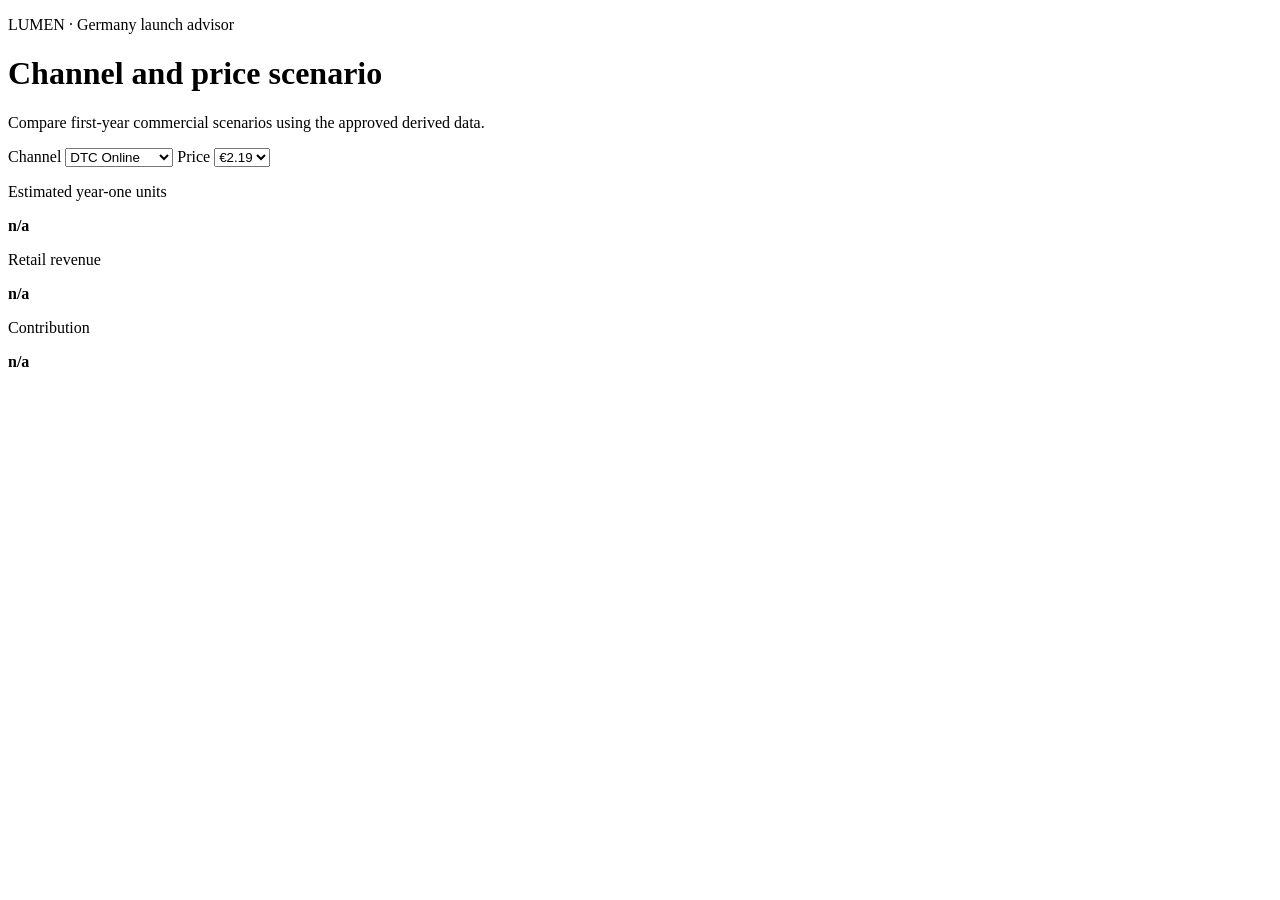
==== public/index.html @ d9d5b42e "Add initial HTML structure for LUMEN Launch Advisor" ====
<!doctype html>
<html lang="en">
  <head>
    <meta charset="UTF-8" />
    <meta name="viewport" content="width=device-width, initial-scale=1.0" />
    <title>LUMEN Launch Advisor</title>
    <link rel="stylesheet" href="./styles.css" />
  </head>
  <body>
    <main class="advisor" aria-labelledby="page-title">
      <header>
        <p class="eyebrow">LUMEN · Germany launch advisor</p>
        <h1 id="page-title">Channel and price scenario</h1>
        <p class="intro">Compare first-year commercial scenarios using the approved derived data.</p>
      </header>

      <section class="controls" aria-label="Scenario controls">
        <label>
          Channel
          <select id="channel-select" name="channel">
            <option value="DTC Online">DTC Online</option>
            <option value="Retail/Grocery">Retail/Grocery</option>
            <option value="Gym &amp; Office">Gym &amp; Office</option>
          </select>
        </label>
        <label>
          Price
          <select id="price-select" name="price">
            <option value="1.79">€1.79</option>
            <option value="2.19" selected>€2.19</option>
            <option value="2.59">€2.59</option>
          </select>
        </label>
      </section>

      <p id="status" class="status" role="status" aria-live="polite"></p>

      <section class="results" aria-label="Scenario results">
        <article>
          <p>Estimated year-one units</p>
          <strong id="units">n/a</strong>
        </article>
        <article>
          <p>Retail revenue</p>
          <strong id="revenue">n/a</strong>
        </article>
        <article>
          <p>Contribution</p>
          <strong id="contribution">n/a</strong>
        </article>
      </section>
    </main>
    <script src="./app.js"></script>
  </body>
</html>
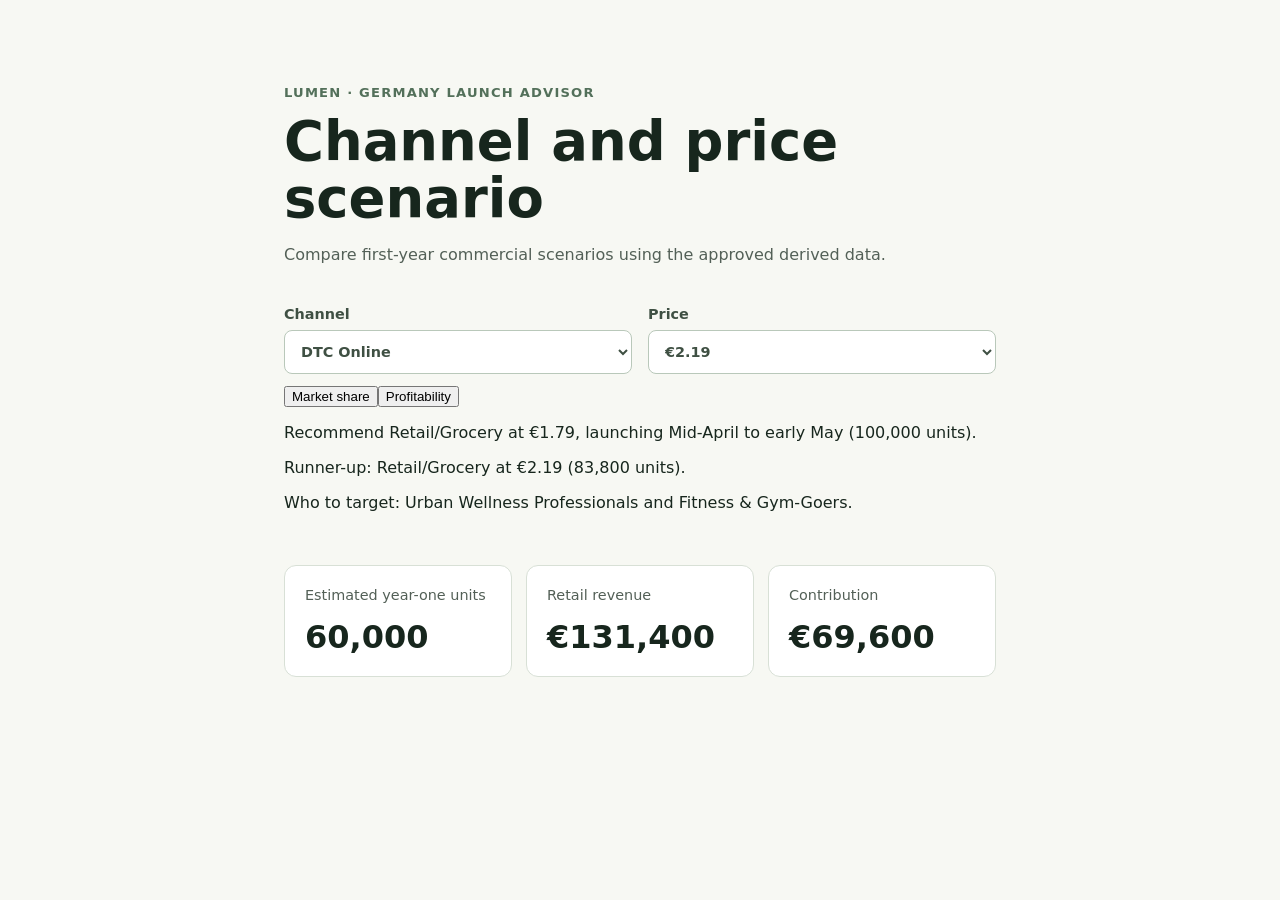
==== commit f3627573: "Add recommendation section to index.html Added a recommendation section with buttons for market shar" ====
--- a/public/index.html
+++ b/public/index.html
@@ -1,55 +1,6 @@
-  <!doctype html>
-<html lang="en">
-  <head>
-    <meta charset="UTF-8" />
-    <meta name="viewport" content="width=device-width, initial-scale=1.0" />
-    <title>LUMEN Launch Advisor</title>
-    <link rel="stylesheet" href="./styles.css" />
-  </head>
-  <body>
-    <main class="advisor" aria-labelledby="page-title">
-      <header>
-        <p class="eyebrow">LUMEN · Germany launch advisor</p>
-        <h1 id="page-title">Channel and price scenario</h1>
-        <p class="intro">Compare first-year commercial scenarios using the approved derived data.</p>
-      </header>
-
-      <section class="controls" aria-label="Scenario controls">
-        <label>
-          Channel
-          <select id="channel-select" name="channel">
-            <option value="DTC Online">DTC Online</option>
-            <option value="Retail/Grocery">Retail/Grocery</option>
-            <option value="Gym &amp; Office">Gym &amp; Office</option>
-          </select>
-        </label>
-        <label>
-          Price
-          <select id="price-select" name="price">
-            <option value="1.79">€1.79</option>
-            <option value="2.19" selected>€2.19</option>
-            <option value="2.59">€2.59</option>
-          </select>
-        </label>
-      </section>
-
-      <p id="status" class="status" role="status" aria-live="polite"></p>
-
-      <section class="results" aria-label="Scenario results">
-        <article>
-          <p>Estimated year-one units</p>
-          <strong id="units">n/a</strong>
-        </article>
-        <article>
-          <p>Retail revenue</p>
-          <strong id="revenue">n/a</strong>
-        </article>
-        <article>
-          <p>Contribution</p>
-          <strong id="contribution">n/a</strong>
-        </article>
-      </section>
-    </main>
-    <script src="./app.js"></script>
-  </body>
-</html>
+<!doctype html>
+<html lang="en"><head><meta charset="UTF-8"><meta name="viewport" content="width=device-width, initial-scale=1.0"><title>LUMEN Launch Advisor</title><link rel="stylesheet" href="./styles.css"></head>
+<body><main class="advisor" aria-labelledby="page-title"><header><p class="eyebrow">LUMEN · Germany launch advisor</p><h1 id="page-title">Channel and price scenario</h1><p class="intro">Compare first-year commercial scenarios using the approved derived data.</p></header>
+<section class="controls" aria-label="Scenario controls"><label>Channel<select id="channel-select" name="channel"><option value="DTC Online">DTC Online</option><option value="Retail/Grocery">Retail/Grocery</option><option value="Gym &amp; Office">Gym &amp; Office</option></select></label><label>Price<select id="price-select" name="price"><option value="1.79">€1.79</option><option value="2.19" selected>€2.19</option><option value="2.59">€2.59</option></select></label></section>
+<section class="recommendation" aria-label="Recommendation"><div class="objective-toggle" role="group" aria-label="Recommendation objective"><button type="button" data-objective="market-share" aria-pressed="true">Market share</button><button type="button" data-objective="profitability" aria-pressed="false">Profitability</button></div><p id="recommendation-text" class="recommendation-text">Recommendation unavailable.</p><p id="runner-up" class="runner-up"></p><p id="target-line" class="target-line"></p></section>
+<p id="status" class="status" role="status" aria-live="polite"></p><section class="results" aria-label="Scenario results"><article><p>Estimated year-one units</p><strong id="units">n/a</strong></article><article><p>Retail revenue</p><strong id="revenue">n/a</strong></article><article><p>Contribution</p><strong id="contribution">n/a</strong></article></section></main><script type="module" src="./app.js"></script></body></html>
--- a/public/styles.css
+++ b/public/styles.css
@@ -0,0 +1,28 @@
+:root {
+  color: #17261d;
+  background: #f7f8f3;
+  font-family: Inter, ui-sans-serif, system-ui, sans-serif;
+}
+
+* { box-sizing: border-box; }
+
+body { margin: 0; }
+
+.advisor { max-width: 760px; margin: 0 auto; padding: 72px 24px; }
+.eyebrow { color: #53705a; font-size: .82rem; font-weight: 700; letter-spacing: .09em; text-transform: uppercase; }
+h1 { margin: 0; font-size: clamp(2rem, 6vw, 3.4rem); line-height: 1.05; }
+.intro { color: #536057; max-width: 620px; line-height: 1.55; }
+.controls { display: grid; grid-template-columns: repeat(2, minmax(0, 1fr)); gap: 16px; margin: 38px 0 12px; }
+label { color: #3f5043; display: grid; font-size: .9rem; font-weight: 700; gap: 8px; }
+select { border: 1px solid #b9c8ba; border-radius: 8px; background: white; color: inherit; font: inherit; padding: 12px; }
+select:focus { outline: 3px solid #c6e0c9; outline-offset: 2px; }
+.status { min-height: 1.5em; color: #a23c2b; font-size: .92rem; }
+.results { display: grid; grid-template-columns: repeat(3, minmax(0, 1fr)); gap: 14px; }
+.results article { background: white; border: 1px solid #d8e0d6; border-radius: 12px; padding: 20px; }
+.results p { color: #536057; font-size: .9rem; line-height: 1.35; margin: 0 0 12px; }
+.results strong { font-size: clamp(1.35rem, 3vw, 2rem); }
+
+@media (max-width: 560px) {
+  .advisor { padding-top: 44px; }
+  .controls, .results { grid-template-columns: 1fr; }
+}
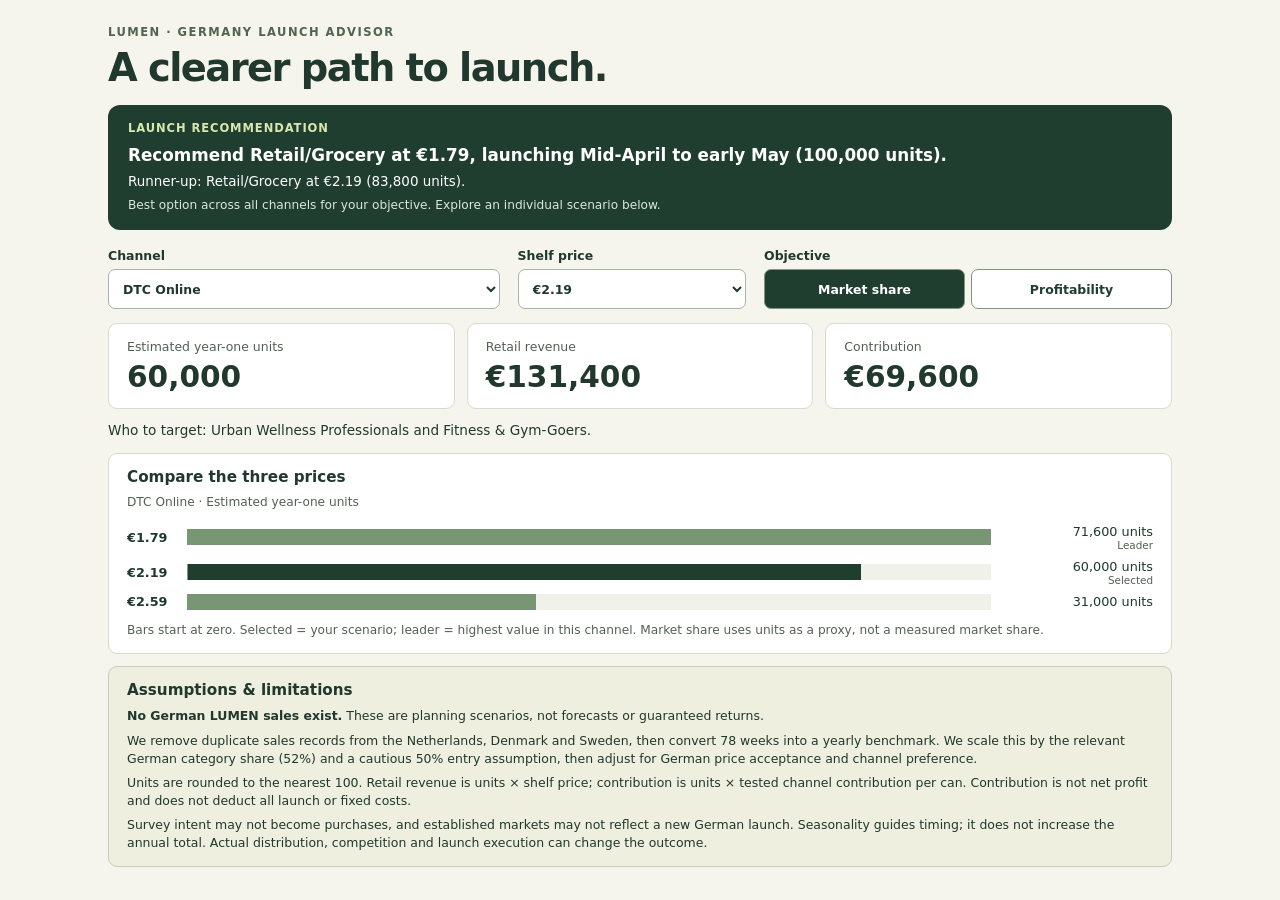
==== commit 26184a0c: "Add Step 5 chart, assumptions and styling" ====
--- a/public/index.html
+++ b/public/index.html
@@ -1,6 +1,45 @@
 <!doctype html>
-<html lang="en"><head><meta charset="UTF-8"><meta name="viewport" content="width=device-width, initial-scale=1.0"><title>LUMEN Launch Advisor</title><link rel="stylesheet" href="./styles.css"></head>
-<body><main class="advisor" aria-labelledby="page-title"><header><p class="eyebrow">LUMEN · Germany launch advisor</p><h1 id="page-title">Channel and price scenario</h1><p class="intro">Compare first-year commercial scenarios using the approved derived data.</p></header>
-<section class="controls" aria-label="Scenario controls"><label>Channel<select id="channel-select" name="channel"><option value="DTC Online">DTC Online</option><option value="Retail/Grocery">Retail/Grocery</option><option value="Gym &amp; Office">Gym &amp; Office</option></select></label><label>Price<select id="price-select" name="price"><option value="1.79">€1.79</option><option value="2.19" selected>€2.19</option><option value="2.59">€2.59</option></select></label></section>
-<section class="recommendation" aria-label="Recommendation"><div class="objective-toggle" role="group" aria-label="Recommendation objective"><button type="button" data-objective="market-share" aria-pressed="true">Market share</button><button type="button" data-objective="profitability" aria-pressed="false">Profitability</button></div><p id="recommendation-text" class="recommendation-text">Recommendation unavailable.</p><p id="runner-up" class="runner-up"></p><p id="target-line" class="target-line"></p></section>
-<p id="status" class="status" role="status" aria-live="polite"></p><section class="results" aria-label="Scenario results"><article><p>Estimated year-one units</p><strong id="units">n/a</strong></article><article><p>Retail revenue</p><strong id="revenue">n/a</strong></article><article><p>Contribution</p><strong id="contribution">n/a</strong></article></section></main><script type="module" src="./app.js"></script></body></html>
+<html lang="en">
+<head>
+  <meta charset="UTF-8">
+  <meta name="viewport" content="width=device-width, initial-scale=1.0">
+  <title>LUMEN Launch Advisor</title>
+  <link rel="icon" href="data:,">
+  <link rel="stylesheet" href="./styles.css">
+</head>
+<body>
+<main class="advisor" aria-labelledby="page-title">
+  <header><p class="eyebrow">LUMEN · Germany launch advisor</p><h1 id="page-title">A clearer path to launch.</h1></header>
+  <section class="recommendation" aria-labelledby="recommendation-heading">
+    <h2 id="recommendation-heading">Launch recommendation</h2>
+    <p id="recommendation-text" class="recommendation-text" aria-live="polite">Recommendation unavailable.</p>
+    <p id="runner-up" class="runner-up"></p>
+    <p class="note">Best option across all channels for your objective. Explore an individual scenario below.</p>
+  </section>
+  <section class="controls" aria-label="Scenario controls">
+    <label>Channel<select id="channel-select" name="channel"><option value="DTC Online">DTC Online</option><option value="Retail/Grocery">Retail/Grocery</option><option value="Gym &amp; Office">Gym &amp; Office</option></select></label>
+    <label>Shelf price<select id="price-select" name="price"><option value="1.79">€1.79</option><option value="2.19" selected>€2.19</option><option value="2.59">€2.59</option></select></label>
+    <div><span class="control-label">Objective</span><div class="objective-toggle" role="group" aria-label="Recommendation objective"><button type="button" data-objective="market-share" aria-pressed="true">Market share</button><button type="button" data-objective="profitability" aria-pressed="false">Profitability</button></div></div>
+  </section>
+  <p id="status" class="status" role="status" aria-live="polite"></p>
+  <section class="results" aria-label="Estimated year-one scenario" aria-live="polite">
+    <article><p>Estimated year-one units</p><strong id="units">n/a</strong></article><article><p>Retail revenue</p><strong id="revenue">n/a</strong></article><article><p>Contribution</p><strong id="contribution">n/a</strong></article>
+  </section>
+  <section class="targeting" aria-label="Target audience"><p id="target-line" class="target-line" aria-live="polite">Who to target: n/a.</p></section>
+  <section class="comparison" aria-labelledby="chart-heading">
+    <h2 id="chart-heading">Compare the three prices</h2>
+    <p id="chart-context" class="note" aria-live="polite">Comparison available after data loads.</p>
+    <div id="price-chart" class="price-chart" role="figure" aria-labelledby="chart-heading chart-context"></div>
+    <p class="note">Bars start at zero. Selected = your scenario; leader = highest value in this channel. Market share uses units as a proxy, not a measured market share.</p>
+  </section>
+  <aside class="assumptions" aria-labelledby="assumptions-heading">
+    <h2 id="assumptions-heading">Assumptions &amp; limitations</h2>
+    <p><strong>No German LUMEN sales exist.</strong> These are planning scenarios, not forecasts or guaranteed returns.</p>
+    <p>We remove duplicate sales records from the Netherlands, Denmark and Sweden, then convert 78 weeks into a yearly benchmark. We scale this by the relevant German category share (<span id="category-share">—</span>) and a cautious <span id="entry-scale">—</span> entry assumption, then adjust for German price acceptance and channel preference.</p>
+    <p>Units are rounded to the nearest 100. Retail revenue is units × shelf price; contribution is units × tested channel contribution per can. Contribution is not net profit and does not deduct all launch or fixed costs.</p>
+    <p>Survey intent may not become purchases, and established markets may not reflect a new German launch. Seasonality guides timing; it does not increase the annual total. Actual distribution, competition and launch execution can change the outcome.</p>
+  </aside>
+</main>
+<script type="module" src="./app.js"></script>
+</body>
+</html>
--- a/public/styles.css
+++ b/public/styles.css
@@ -1,28 +1,37 @@
-:root {
-  color: #17261d;
-  background: #f7f8f3;
-  font-family: Inter, ui-sans-serif, system-ui, sans-serif;
-}
-
+:root { color: #20382d; background: #f5f5ed; font-family: Inter, ui-sans-serif, system-ui, sans-serif; font-synthesis: none; }
 * { box-sizing: border-box; }
-
 body { margin: 0; }
-
-.advisor { max-width: 760px; margin: 0 auto; padding: 72px 24px; }
-.eyebrow { color: #53705a; font-size: .82rem; font-weight: 700; letter-spacing: .09em; text-transform: uppercase; }
-h1 { margin: 0; font-size: clamp(2rem, 6vw, 3.4rem); line-height: 1.05; }
-.intro { color: #536057; max-width: 620px; line-height: 1.55; }
-.controls { display: grid; grid-template-columns: repeat(2, minmax(0, 1fr)); gap: 16px; margin: 38px 0 12px; }
-label { color: #3f5043; display: grid; font-size: .9rem; font-weight: 700; gap: 8px; }
-select { border: 1px solid #b9c8ba; border-radius: 8px; background: white; color: inherit; font: inherit; padding: 12px; }
-select:focus { outline: 3px solid #c6e0c9; outline-offset: 2px; }
-.status { min-height: 1.5em; color: #a23c2b; font-size: .92rem; }
-.results { display: grid; grid-template-columns: repeat(3, minmax(0, 1fr)); gap: 14px; }
-.results article { background: white; border: 1px solid #d8e0d6; border-radius: 12px; padding: 20px; }
-.results p { color: #536057; font-size: .9rem; line-height: 1.35; margin: 0 0 12px; }
-.results strong { font-size: clamp(1.35rem, 3vw, 2rem); }
-
-@media (max-width: 560px) {
-  .advisor { padding-top: 44px; }
-  .controls, .results { grid-template-columns: 1fr; }
-}
+.advisor { max-width: 1120px; margin: auto; padding: 24px 28px; }
+.eyebrow { margin: 0 0 6px; color: #50644f; font-size: .72rem; font-weight: 750; letter-spacing: .13em; text-transform: uppercase; }
+h1 { margin: 0 0 16px; font-size: clamp(1.65rem, 4vw, 2.4rem); letter-spacing: -.04em; line-height: 1.1; }
+h2 { margin: 0 0 8px; font-size: .95rem; }
+p { line-height: 1.45; }
+.recommendation { border-radius: 12px; background: #203e30; color: #fff; padding: 16px 20px; }
+.recommendation h2 { color: #d7e8af; font-size: .72rem; letter-spacing: .08em; text-transform: uppercase; }
+.recommendation-text { font-weight: 650; margin: 0; font-size: 1.05rem; }
+.runner-up { margin: 5px 0; font-size: .84rem; }
+.note { color: #526052; font-size: .76rem; margin: 5px 0 0; }
+.recommendation .note { color: #dde6dc; }
+.controls { display: grid; grid-template-columns: 1.2fr .7fr 1.25fr; align-items: end; gap: 18px; margin: 18px 0 14px; }
+label, .control-label { display: grid; gap: 6px; font-size: .78rem; font-weight: 700; }
+.control-label { margin-bottom: 6px; }
+select { width: 100%; background: white; border: 1px solid #a6b4a6; color: inherit; font: inherit; padding: 10px; border-radius: 7px; min-height: 40px; }
+.objective-toggle { display: flex; gap: 6px; }
+.objective-toggle button { flex: 1; min-height: 40px; background: white; border: 1px solid #819581; border-radius: 7px; color: #203e30; cursor: pointer; font: inherit; font-size: .78rem; font-weight: 650; padding: 9px; }
+.objective-toggle button[aria-pressed="true"] { background: #203e30; color: white; }
+button:focus-visible, select:focus-visible { outline: 3px solid #a55d20; outline-offset: 3px; }
+.status:empty { display: none; }.status { color: #922e24; }
+.results { display: grid; grid-template-columns: repeat(3, 1fr); gap: 12px; }
+.results article { background: white; border: 1px solid #d5dccc; border-radius: 9px; padding: 14px 18px; }
+.results p { margin: 0 0 4px; color: #526052; font-size: .78rem; }
+.results strong { font-size: clamp(1.4rem, 3vw, 1.85rem); font-variant-numeric: tabular-nums; }
+.target-line { margin: 12px 0; font-size: .85rem; }
+.comparison { padding: 14px 18px; background: white; border: 1px solid #d5dccc; border-radius: 9px; }
+.price-chart { display: grid; gap: 8px; margin: 12px 0; }
+.bar-row { display: grid; grid-template-columns: 48px minmax(20px, 1fr) 150px; align-items: center; gap: 12px; font-size: .8rem; }
+.bar-label { font-weight: 700; }.bar-track { height: 16px; border-left: 1px solid #819581; background: #f0f2e9; }
+.bar-fill { height: 100%; background: #789574; }.bar-row.selected .bar-fill { background: #203e30; }
+.bar-value { text-align: right; font-variant-numeric: tabular-nums; }.bar-value small { display: block; font-size: .65rem; color: #526052; }
+.assumptions { background: #eeefdf; border: 1px solid #c9cdb4; border-radius: 9px; padding: 14px 18px; margin-top: 12px; }
+.assumptions p { margin: 6px 0 0; font-size: .78rem; }
+@media (max-width: 640px) { .advisor { padding: 20px 16px; }.controls { grid-template-columns: 1fr 1fr; gap: 12px; }.controls > div { grid-column: 1 / -1; }.results { gap: 6px; }.results article { padding: 10px 8px; }.results strong { font-size: 1.18rem; }.bar-row { grid-template-columns: 44px minmax(20px, 1fr) 112px; gap: 8px; } }
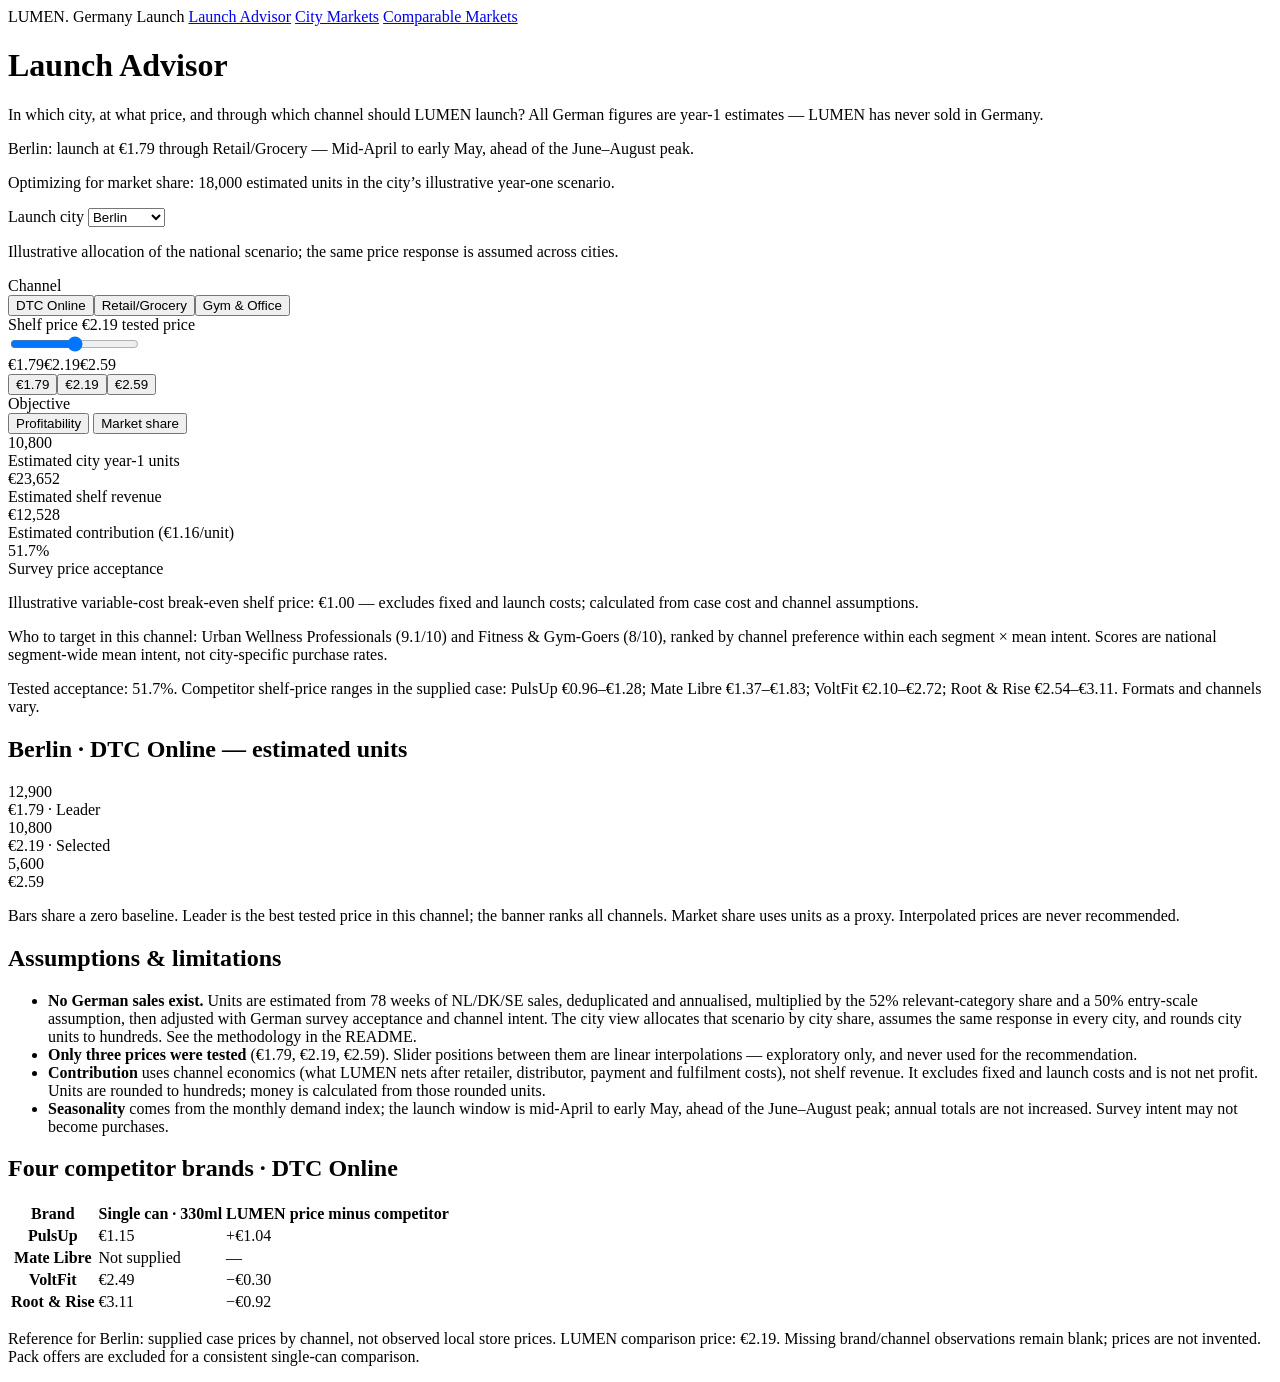
==== commit e9b3238e: "Add three dashboards and reviewed aggregates" ====
--- a/public/index.html
+++ b/public/index.html
@@ -1,45 +1,98 @@
 <!doctype html>
 <html lang="en">
 <head>
-  <meta charset="UTF-8">
-  <meta name="viewport" content="width=device-width, initial-scale=1.0">
-  <title>LUMEN Launch Advisor</title>
-  <link rel="icon" href="data:,">
-  <link rel="stylesheet" href="./styles.css">
+<meta charset="utf-8">
+<meta name="viewport" content="width=device-width, initial-scale=1">
+<title>Launch Advisor — LUMEN Germany</title>
+<link rel="icon" href="data:,">
+<link rel="stylesheet" href="css/styles.css">
 </head>
 <body>
-<main class="advisor" aria-labelledby="page-title">
-  <header><p class="eyebrow">LUMEN · Germany launch advisor</p><h1 id="page-title">A clearer path to launch.</h1></header>
-  <section class="recommendation" aria-labelledby="recommendation-heading">
-    <h2 id="recommendation-heading">Launch recommendation</h2>
-    <p id="recommendation-text" class="recommendation-text" aria-live="polite">Recommendation unavailable.</p>
-    <p id="runner-up" class="runner-up"></p>
-    <p class="note">Best option across all channels for your objective. Explore an individual scenario below.</p>
+
+<nav class="nav">
+  <div class="nav-inner">
+    <span class="brand">LUMEN<span class="dot">.</span> Germany Launch</span>
+    <a href="index.html" class="active" aria-current="page">Launch Advisor</a>
+    <a href="market.html">City Markets</a>
+    <a href="benchmarks.html">Comparable Markets</a>
+  </div>
+</nav>
+
+<main>
+  <h1>Launch Advisor</h1>
+  <p class="subtitle">In which city, at what price, and through which channel should LUMEN launch?
+  All German figures are year-1 estimates — LUMEN has never sold in Germany.</p>
+
+  <div class="banner" id="banner" aria-live="polite">
+    <p class="headline" id="banner-headline">Loading…</p>
+    <p class="subline" id="banner-subline"></p>
+  </div>
+
+  <section class="controls">
+    <div class="control">
+      <label class="title" for="city-select">Launch city</label>
+      <select id="city-select" aria-describedby="city-help"></select>
+      <p id="city-help" class="bench-note">Illustrative allocation of the national scenario; the same price response is assumed across cities.</p>
+    </div>
+    <div class="control">
+      <label class="title" id="channel-label">Channel</label>
+      <div class="seg" id="channel-seg" role="group" aria-labelledby="channel-label"></div>
+    </div>
+
+    <div class="control slider-wrap">
+      <label class="title" for="price-slider">Shelf price
+        <span class="price-readout" id="price-readout"></span>
+        <span class="price-mode" id="price-mode"></span>
+      </label>
+      <div class="slider-row">
+        <input type="range" id="price-slider" min="179" max="259" step="1" value="219"
+               aria-describedby="price-mode">
+      </div>
+      <div class="slider-ticks" id="price-ticks" aria-hidden="true"></div>
+      <div class="tested-prices" id="tested-prices" role="group" aria-label="Tested prices"></div>
+    </div>
+
+    <div class="control">
+      <label class="title" id="objective-label">Objective</label>
+      <div class="seg" id="objective-seg" role="group" aria-labelledby="objective-label">
+        <button data-objective="profit" aria-pressed="false">Profitability</button>
+        <button data-objective="share" aria-pressed="true">Market share</button>
+      </div>
+    </div>
   </section>
-  <section class="controls" aria-label="Scenario controls">
-    <label>Channel<select id="channel-select" name="channel"><option value="DTC Online">DTC Online</option><option value="Retail/Grocery">Retail/Grocery</option><option value="Gym &amp; Office">Gym &amp; Office</option></select></label>
-    <label>Shelf price<select id="price-select" name="price"><option value="1.79">€1.79</option><option value="2.19" selected>€2.19</option><option value="2.59">€2.59</option></select></label>
-    <div><span class="control-label">Objective</span><div class="objective-toggle" role="group" aria-label="Recommendation objective"><button type="button" data-objective="market-share" aria-pressed="true">Market share</button><button type="button" data-objective="profitability" aria-pressed="false">Profitability</button></div></div>
+
+  <section>
+    <div class="results" id="results" aria-live="polite"></div>
+    <p class="floor-note" id="floor-note"></p>
+    <p class="target-line" id="target-line"></p>
+    <p class="floor-note" id="positioning-line"></p>
   </section>
-  <p id="status" class="status" role="status" aria-live="polite"></p>
-  <section class="results" aria-label="Estimated year-one scenario" aria-live="polite">
-    <article><p>Estimated year-one units</p><strong id="units">n/a</strong></article><article><p>Retail revenue</p><strong id="revenue">n/a</strong></article><article><p>Contribution</p><strong id="contribution">n/a</strong></article>
+
+  <div class="evidence-grid">
+  <section class="chart" id="chart">
+    <h2 id="chart-title">Tested prices compared</h2>
+    <div class="bars" id="chart-bars" role="figure" aria-labelledby="chart-title"></div>
+  <p class="bench-note">Bars share a zero baseline. Leader is the best tested price in this channel; the banner ranks all channels. Market share uses units as a proxy. Interpolated prices are never recommended.</p>
   </section>
-  <section class="targeting" aria-label="Target audience"><p id="target-line" class="target-line" aria-live="polite">Who to target: n/a.</p></section>
-  <section class="comparison" aria-labelledby="chart-heading">
-    <h2 id="chart-heading">Compare the three prices</h2>
-    <p id="chart-context" class="note" aria-live="polite">Comparison available after data loads.</p>
-    <div id="price-chart" class="price-chart" role="figure" aria-labelledby="chart-heading chart-context"></div>
-    <p class="note">Bars start at zero. Selected = your scenario; leader = highest value in this channel. Market share uses units as a proxy, not a measured market share.</p>
+
+  <section class="assumptions">
+    <h2>Assumptions &amp; limitations</h2>
+    <ul>
+      <li><strong>No German sales exist.</strong> Units are estimated from 78 weeks of
+        NL/DK/SE sales, deduplicated and annualised, multiplied by the 52% relevant-category share and a 50% entry-scale assumption, then adjusted with German survey acceptance and channel intent. The city view allocates that scenario by city share, assumes the same response in every city, and rounds city units to hundreds. See the methodology in the README.</li>
+      <li><strong>Only three prices were tested</strong> (€1.79, €2.19, €2.59). Slider
+        positions between them are linear interpolations — exploratory only, and never
+        used for the recommendation.</li>
+      <li><strong>Contribution</strong> uses channel economics (what LUMEN nets after
+        retailer, distributor, payment and fulfilment costs), not shelf revenue. It excludes fixed and launch costs and is not net profit. Units are rounded to hundreds; money is calculated from those rounded units.</li>
+      <li><strong>Seasonality</strong> comes from the monthly demand index; the launch
+        window is mid-April to early May, ahead of the June–August peak; annual totals are not increased. Survey intent may not become purchases.</li>
+    </ul>
   </section>
-  <aside class="assumptions" aria-labelledby="assumptions-heading">
-    <h2 id="assumptions-heading">Assumptions &amp; limitations</h2>
-    <p><strong>No German LUMEN sales exist.</strong> These are planning scenarios, not forecasts or guaranteed returns.</p>
-    <p>We remove duplicate sales records from the Netherlands, Denmark and Sweden, then convert 78 weeks into a yearly benchmark. We scale this by the relevant German category share (<span id="category-share">—</span>) and a cautious <span id="entry-scale">—</span> entry assumption, then adjust for German price acceptance and channel preference.</p>
-    <p>Units are rounded to the nearest 100. Retail revenue is units × shelf price; contribution is units × tested channel contribution per can. Contribution is not net profit and does not deduct all launch or fixed costs.</p>
-    <p>Survey intent may not become purchases, and established markets may not reflect a new German launch. Seasonality guides timing; it does not increase the annual total. Actual distribution, competition and launch execution can change the outcome.</p>
-  </aside>
+  </div>
+  <section class="competitor-panel" aria-labelledby="competitor-title"><h2 id="competitor-title">Competitor prices by channel</h2><div class="table-wrap"><table id="competitor-table"></table></div><p id="competitor-note" class="bench-note"></p></section>
 </main>
-<script type="module" src="./app.js"></script>
+
+<script type="module" src="js/advisor.js"></script>
 </body>
 </html>
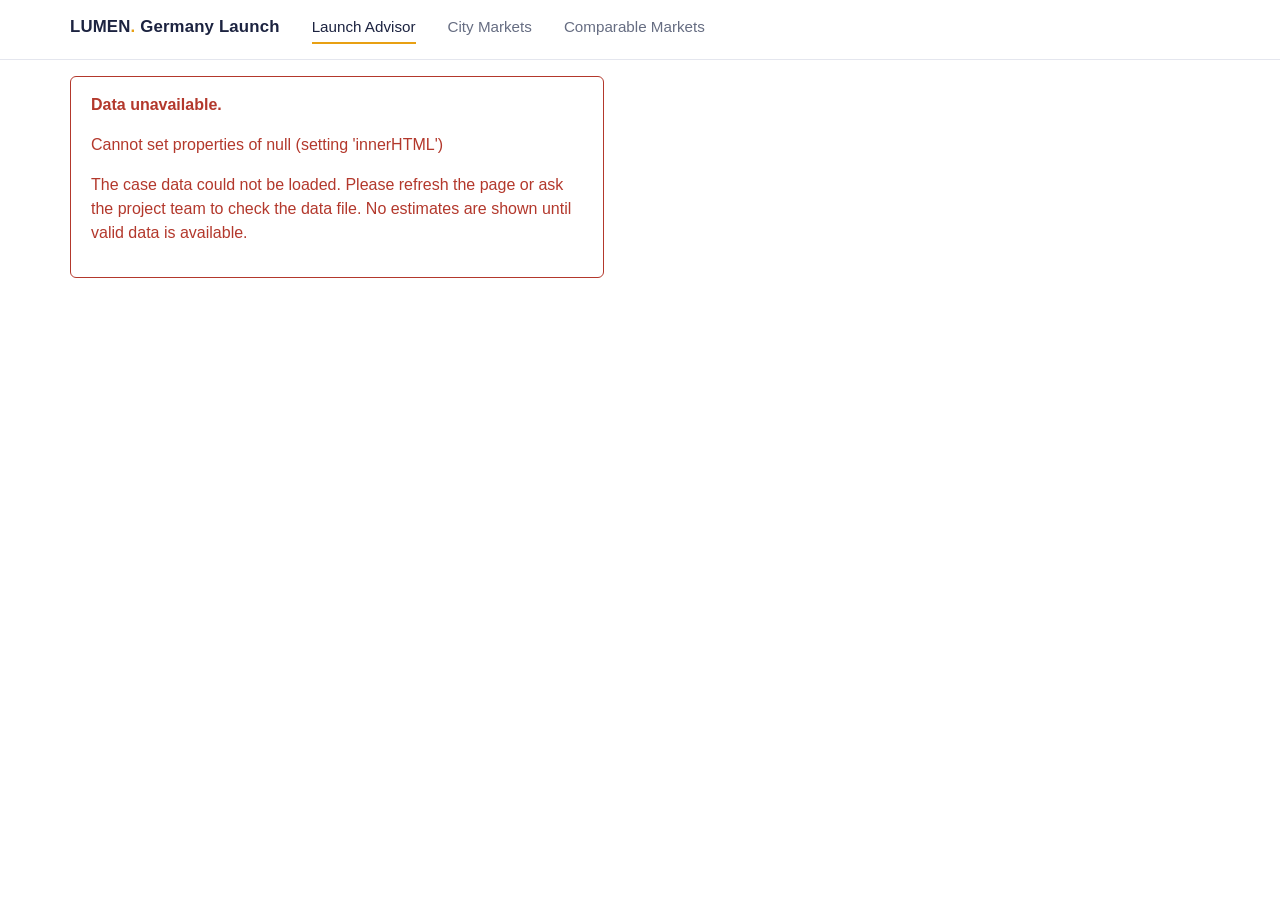
==== commit b944033b: "Compact launch advisor controls and ranking views" ====
--- a/public/index.html
+++ b/public/index.html
@@ -1,14 +1,9 @@
 <!doctype html>
 <html lang="en">
-<head>
-<meta charset="utf-8">
-<meta name="viewport" content="width=device-width, initial-scale=1">
-<title>Launch Advisor — LUMEN Germany</title>
-<link rel="icon" href="data:,">
-<link rel="stylesheet" href="css/styles.css">
-</head>
-<body>
-
+<head><meta charset="utf-8"><meta name="viewport" content="width=device-width, initial-scale=1">
+<title>Launch Advisor — LUMEN Germany</title><link rel="icon" href="data:,">
+<link rel="stylesheet" href="css/styles.css?v=compact-2"></head>
+<body class="advisor-page">
 <nav class="nav">
   <div class="nav-inner">
     <span class="brand">LUMEN<span class="dot">.</span> Germany Launch</span>
@@ -19,80 +14,85 @@
 </nav>
 
 <main>
-  <h1>Launch Advisor</h1>
-  <p class="subtitle">In which city, at what price, and through which channel should LUMEN launch?
-  All German figures are year-1 estimates — LUMEN has never sold in Germany.</p>
-
-  <div class="banner" id="banner" aria-live="polite">
-    <p class="headline" id="banner-headline">Loading…</p>
-    <p class="subline" id="banner-subline"></p>
-  </div>
-
-  <section class="controls">
-    <div class="control">
-      <label class="title" for="city-select">Launch city</label>
-      <select id="city-select" aria-describedby="city-help"></select>
-      <p id="city-help" class="bench-note">Illustrative allocation of the national scenario; the same price response is assumed across cities.</p>
-    </div>
-    <div class="control">
-      <label class="title" id="channel-label">Channel</label>
-      <div class="seg" id="channel-seg" role="group" aria-labelledby="channel-label"></div>
-    </div>
-
-    <div class="control slider-wrap">
-      <label class="title" for="price-slider">Shelf price
-        <span class="price-readout" id="price-readout"></span>
-        <span class="price-mode" id="price-mode"></span>
-      </label>
-      <div class="slider-row">
-        <input type="range" id="price-slider" min="179" max="259" step="1" value="219"
-               aria-describedby="price-mode">
-      </div>
-      <div class="slider-ticks" id="price-ticks" aria-hidden="true"></div>
-      <div class="tested-prices" id="tested-prices" role="group" aria-label="Tested prices"></div>
-    </div>
-
-    <div class="control">
-      <label class="title" id="objective-label">Objective</label>
-      <div class="seg" id="objective-seg" role="group" aria-labelledby="objective-label">
-        <button data-objective="profit" aria-pressed="false">Profitability</button>
-        <button data-objective="share" aria-pressed="true">Market share</button>
+  <header class="page-heading">
+    <div><p class="eyebrow">GERMANY · LAUNCH PLANNING</p><h1>Launch Advisor</h1></div>
+    <div class="global-city"><label for="city-select">Launch city</label><select id="city-select" aria-describedby="estimate-note"></select></div>
+  </header>
+  <p id="estimate-note" class="estimate-note">All German figures are illustrative year-1 estimates. No German sales exist. City allocations assume the same price response in each city.</p>
+  <section class="objective-panel" aria-labelledby="objective-label">
+    <div><h2 id="objective-label">What matters most?</h2>
+      <div id="objective-seg" class="choices" role="radiogroup" aria-labelledby="objective-label">
+        <label class="choice"><input type="radio" name="objective" value="profit"><span>Profitability</span></label>
+        <label class="choice"><input type="radio" name="objective" value="share" checked><span>Market share</span></label>
+        <label class="choice"><input type="radio" name="objective" value="mix"><span>Balance profit &amp; reach</span></label>
       </div>
     </div>
+    <div id="mix-control" hidden><label for="mix-slider">Profitability weight</label>
+      <output id="mix-percentages" for="mix-slider">50% profitability / 50% market share</output>
+      <input id="mix-slider" type="range" min="0" max="100" step="1" value="50" aria-describedby="objective-help">
+      <div class="mix-endpoints"><span>100% reach</span><span>100% profit</span></div>
+    </div>
+    <p id="objective-help" class="bench-note">Profitability = estimated contribution, excluding fixed and launch costs. Market share = estimated units as a reach proxy. Balanced scores express preferences, not forecasts.</p>
   </section>
-
-  <section>
-    <div class="results" id="results" aria-live="polite"></div>
-    <p class="floor-note" id="floor-note"></p>
-    <p class="target-line" id="target-line"></p>
-    <p class="floor-note" id="positioning-line"></p>
+  <div class="decision-workspace">
+    <section class="banner" id="banner" aria-labelledby="recommendation-heading">
+      <h2 id="recommendation-heading">Recommended launch</h2>
+      <div aria-live="polite"><p class="headline" id="banner-headline">Loading…</p>
+        <p id="recommendation-metrics"></p><p class="subline" id="banner-subline"></p>
+        <p id="recommendation-tradeoff"></p></div>
+      <button id="apply-recommendation" type="button">Apply recommendation</button>
+    </section>
+    <section class="scenario-tool" aria-labelledby="scenario-heading">
+      <div class="scenario-title"><h2 id="scenario-heading">Your scenario</h2><p id="scenario-match" aria-live="polite"></p></div>
+      <div class="scenario-layout">
+        <div class="controls" role="group" aria-label="Scenario controls">
+          <div><h3 id="channel-label">Channel</h3><div class="choices" id="channel-seg" role="radiogroup" aria-labelledby="channel-label"></div></div>
+          <div class="slider-wrap"><label class="title" for="price-slider">Shelf price <strong id="price-readout"></strong></label>
+            <p id="price-mode" class="price-mode"></p>
+            <input type="range" id="price-slider" min="179" max="259" step="1" value="219" aria-describedby="price-mode">
+            <div class="tested-prices" id="tested-prices" role="radiogroup" aria-label="Tested prices"></div>
+          </div>
+          <p id="floor-note" class="bench-note"></p>
+        </div>
+        <div class="scenario-output">
+          <div class="results" id="results" aria-live="polite"></div>
+          <div id="scenario-difference" class="scenario-difference" aria-live="polite"></div>
+          <section class="chart" aria-labelledby="chart-title"><h3 id="chart-title">Price comparison</h3>
+            <p id="chart-metric" class="bench-note"></p>
+            <figure id="price-figure" aria-labelledby="chart-title chart-metric" aria-describedby="chart-caption">
+              <div class="price-plot"><div id="chart-axis" class="chart-axis" aria-hidden="true"></div><div id="chart-bars" class="price-bars"></div></div>
+              <figcaption id="chart-caption">Gold = selected price. Outline + badge = recommended launch. Bars start at zero; exact values appear above each bar.</figcaption>
+            </figure>
+          </section>
+        </div>
+      </div>
+      <p class="target-line" id="target-line"></p>
+    </section>
+  </div>
+  <section class="ranking-panel" aria-labelledby="ranking-title"><h2 id="ranking-title">Top three tested launches</h2>
+    <p id="ranking-note" class="bench-note"></p>
+    <div class="table-wrap"><table id="ranking-table"></table></div>
   </section>
-
-  <div class="evidence-grid">
-  <section class="chart" id="chart">
-    <h2 id="chart-title">Tested prices compared</h2>
-    <div class="bars" id="chart-bars" role="figure" aria-labelledby="chart-title"></div>
-  <p class="bench-note">Bars share a zero baseline. Leader is the best tested price in this channel; the banner ranks all channels. Market share uses units as a proxy. Interpolated prices are never recommended.</p>
+  <section class="sales-mix-panel" aria-labelledby="sales-mix-title">
+    <h2 id="sales-mix-title">Estimated channel shares</h2>
+    <div aria-live="polite"><p id="sales-mix-context" class="bench-note"></p><div id="sales-mix-bar" class="share-bar" aria-hidden="true"></div><dl id="sales-mix-values" class="sales-mix-values"></dl></div>
+    <p class="bench-note">Illustrative shares assume no channel cannibalization (channels do not take sales from one another). This is not an optimized allocation or a validated combined-sales forecast.</p>
+    <details><summary>How channel shares are calculated</summary><p>Each channel’s estimated units are divided by the sum across DTC, Retail and Gym &amp; Office, at the recommended common tested price. Rounding makes shares total 100%. Balance profit &amp; reach ranks launch options; its weights do not directly allocate sales. Shares change with the selected city or recommended price. Incomplete data or a zero total makes shares unavailable.</p></details>
   </section>
-
-  <section class="assumptions">
-    <h2>Assumptions &amp; limitations</h2>
+  <details class="assumptions">
+    <summary>Methodology, assumptions &amp; limitations</summary>
+    <p>Balance profit &amp; reach scores each valid tested channel/price combination for the selected city. Each metric is normalized as (value − minimum) / (maximum − minimum) across that same candidate set. Score = profitability weight × normalized contribution + market-share weight × normalized units.</p>
+    <p>Missing or incomplete scenarios are excluded. If a metric is equal for every candidate, its normalized value is zero for everyone. Exact ties use the case's existing channel order, then tested-price order. At 0% or 100%, Balance profit &amp; reach reproduces the corresponding single-objective recommendation. Scores compare preferences, not future outcomes.</p>
     <ul>
       <li><strong>No German sales exist.</strong> Units are estimated from 78 weeks of
         NL/DK/SE sales, deduplicated and annualised, multiplied by the 52% relevant-category share and a 50% entry-scale assumption, then adjusted with German survey acceptance and channel intent. The city view allocates that scenario by city share, assumes the same response in every city, and rounds city units to hundreds. See the methodology in the README.</li>
       <li><strong>Only three prices were tested</strong> (€1.79, €2.19, €2.59). Slider
         positions between them are linear interpolations — exploratory only, and never
         used for the recommendation.</li>
-      <li><strong>Contribution</strong> uses channel economics (what LUMEN nets after
+      <li><strong>Estimated contribution</strong> uses channel economics (what LUMEN nets after
         retailer, distributor, payment and fulfilment costs), not shelf revenue. It excludes fixed and launch costs and is not net profit. Units are rounded to hundreds; money is calculated from those rounded units.</li>
       <li><strong>Seasonality</strong> comes from the monthly demand index; the launch
         window is mid-April to early May, ahead of the June–August peak; annual totals are not increased. Survey intent may not become purchases.</li>
     </ul>
-  </section>
-  </div>
-  <section class="competitor-panel" aria-labelledby="competitor-title"><h2 id="competitor-title">Competitor prices by channel</h2><div class="table-wrap"><table id="competitor-table"></table></div><p id="competitor-note" class="bench-note"></p></section>
-</main>
-
-<script type="module" src="js/advisor.js"></script>
-</body>
-</html>
+  </details>
+</main><script type="module" src="js/advisor.js?v=compact-2"></script></body></html>
--- a/public/css/styles.css
+++ b/public/css/styles.css
@@ -0,0 +1,335 @@
+/* LUMEN Germany Launch Advisor — shared design system.
+   Palette: white paper, deep navy ink, one amber accent (LUMEN = light).
+   Teal is reserved exclusively for ACTUAL NL/DK/SE data, so "real vs
+   estimated" is color-coded consistently across all pages. */
+
+:root {
+  --paper: #ffffff;
+  --ink: #1c2340;
+  --muted: #666d82;
+  --line: #e4e6ee;
+  --wash: #f7f8fb;
+  --accent: #e8a013;        /* amber — estimates, highlights, LUMEN brand */
+  --accent-deep: #b07708;
+  --actual: #12766e;        /* teal — measured NL/DK/SE data only */
+  --danger: #b3382c;
+  --radius: 6px;
+  --maxw: 980px;
+}
+
+* { box-sizing: border-box; }
+
+html { font-size: 16px; }
+
+body {
+  margin: 0;
+  background: var(--paper);
+  color: var(--ink);
+  font-family: -apple-system, BlinkMacSystemFont, "Segoe UI", Roboto,
+    "Helvetica Neue", Arial, sans-serif; /* no webfonts: the project forbids external requests */
+  line-height: 1.5;
+}
+
+/* ---------- navigation ---------- */
+
+.nav {
+  border-bottom: 1px solid var(--line);
+}
+.nav-inner {
+  max-width: var(--maxw);
+  margin: 0 auto;
+  padding: 0.9rem 1.25rem;
+  display: flex;
+  align-items: baseline;
+  gap: 2rem;
+  flex-wrap: wrap;
+}
+.brand {
+  font-weight: 700;
+  letter-spacing: 0.01em;
+  font-size: 1.05rem;
+}
+.brand .dot { color: var(--accent); }
+.nav a {
+  color: var(--muted);
+  text-decoration: none;
+  font-size: 0.95rem;
+  padding-bottom: 0.2rem;
+}
+.nav a:hover { color: var(--ink); }
+.nav a.active {
+  color: var(--ink);
+  border-bottom: 2px solid var(--accent);
+}
+.nav a:focus-visible, button:focus-visible, input:focus-visible {
+  outline: 2px solid var(--accent);
+  outline-offset: 2px;
+}
+
+/* ---------- layout ---------- */
+
+main {
+  max-width: var(--maxw);
+  margin: 0 auto;
+  padding: 1.5rem 1.25rem 4rem;
+}
+h1 {
+  font-size: 1.6rem;
+  margin: 0.5rem 0 0.25rem;
+  letter-spacing: -0.01em;
+}
+.subtitle {
+  color: var(--muted);
+  margin: 0 0 1.5rem;
+  max-width: 60ch;
+}
+section { margin-bottom: 2rem; }
+h2 { font-size: 1.05rem; margin: 0 0 0.75rem; }
+
+/* ---------- recommendation banner ---------- */
+
+.banner {
+  border: 1px solid var(--line);
+  border-left: 4px solid var(--accent);
+  border-radius: var(--radius);
+  padding: 1rem 1.25rem;
+  margin-bottom: 1.5rem;
+  background: var(--wash);
+}
+.banner .headline {
+  font-size: 1.2rem;
+  font-weight: 700;
+  margin: 0 0 0.2rem;
+}
+.banner .headline .flash { animation: pulse 0.6s ease 1; }
+@keyframes pulse {
+  0% { background: #fdeec9; }
+  100% { background: transparent; }
+}
+@media (prefers-reduced-motion: reduce) {
+  .banner .headline .flash { animation: none; }
+}
+.banner .subline { color: var(--muted); margin: 0; font-size: 0.92rem; }
+
+/* ---------- controls ---------- */
+
+.controls {
+  display: flex;
+  gap: 2.5rem;
+  flex-wrap: wrap;
+  align-items: flex-start;
+  margin-bottom: 1.5rem;
+}
+.control label.title {
+  display: block;
+  font-weight: 600;
+  margin-bottom: 0.5rem;
+  font-size: 0.95rem;
+}
+.seg {
+  display: inline-flex;
+  border: 1px solid var(--line);
+  border-radius: var(--radius);
+  overflow: hidden;
+}
+.seg button {
+  border: 0;
+  background: var(--paper);
+  color: var(--ink);
+  padding: 0.5rem 1rem;
+  font: inherit;
+  font-size: 0.92rem;
+  cursor: pointer;
+  border-right: 1px solid var(--line);
+}
+.seg button:last-child { border-right: 0; }
+.seg button[aria-pressed="true"] {
+  background: var(--ink);
+  color: #fff;
+}
+
+/* price slider */
+.slider-wrap { min-width: 300px; }
+.slider-row { display: flex; align-items: center; gap: 0.9rem; }
+input[type="range"] {
+  width: 260px;
+  accent-color: var(--accent);
+}
+.slider-ticks {
+  position: relative;
+  width: 260px;
+  height: 1.2rem;
+  font-size: 0.78rem;
+  color: var(--muted);
+}
+.slider-ticks span {
+  position: absolute;
+  transform: translateX(-50%);
+}
+.price-readout { font-weight: 700; font-variant-numeric: tabular-nums; }
+.price-mode {
+  display: inline-block;
+  font-size: 0.78rem;
+  border: 1px solid var(--line);
+  border-radius: 999px;
+  padding: 0.05rem 0.6rem;
+  color: var(--muted);
+  margin-left: 0.5rem;
+}
+.price-mode.tested { border-color: var(--ink); color: var(--ink); }
+.price-mode.interp { border-color: var(--accent); color: var(--accent-deep); }
+
+/* ---------- results ---------- */
+
+.results {
+  display: grid;
+  grid-template-columns: repeat(auto-fit, minmax(180px, 1fr));
+  gap: 1px;
+  background: var(--line);
+  border: 1px solid var(--line);
+  border-radius: var(--radius);
+  overflow: hidden;
+}
+.metric { background: var(--paper); padding: 1rem 1.1rem; }
+.metric .value {
+  font-size: 1.5rem;
+  font-weight: 700;
+  font-variant-numeric: tabular-nums;
+}
+.metric .label { color: var(--muted); font-size: 0.85rem; }
+.metric .estimate-tag { color: var(--accent-deep); font-size: 0.75rem; }
+.floor-note { font-size: 0.85rem; color: var(--muted); margin-top: 0.5rem; }
+.floor-note.breach { color: var(--danger); font-weight: 600; }
+
+.target-line { margin-top: 0.75rem; font-size: 0.92rem; }
+.target-line .who { font-weight: 600; }
+
+/* ---------- bar chart (hand-rolled) ---------- */
+
+.chart { border: 1px solid var(--line); border-radius: var(--radius); padding: 1.1rem 1.25rem; }
+.chart .bars { display: flex; gap: 2.5rem; align-items: flex-end; height: 180px; margin-top: 0.75rem; }
+.chart .bar-col { flex: 1; display: flex; flex-direction: column; justify-content: flex-end; align-items: center; gap: 0.4rem; height: 100%; }
+.chart .bar {
+  width: 60%;
+  max-width: 90px;
+  background: var(--accent);
+  border-radius: 3px 3px 0 0;
+  transition: height 0.25s ease;
+}
+.chart .bar.winner { background: var(--ink); }
+.chart .bar-value { font-size: 0.85rem; font-weight: 600; font-variant-numeric: tabular-nums; }
+.chart .bar-label { font-size: 0.85rem; color: var(--muted); }
+@media (prefers-reduced-motion: reduce) { .chart .bar { transition: none; } }
+
+/* ---------- assumptions ---------- */
+
+.assumptions {
+  border: 1px solid var(--line);
+  border-radius: var(--radius);
+  padding: 1rem 1.25rem;
+  background: var(--wash);
+  font-size: 0.92rem;
+}
+.assumptions ul { margin: 0.5rem 0 0; padding-left: 1.2rem; }
+.assumptions li { margin-bottom: 0.35rem; }
+
+/* ---------- benchmarks page ---------- */
+
+.legend { display: flex; gap: 1.5rem; font-size: 0.85rem; color: var(--muted); margin-bottom: 1rem; }
+.legend .chip { display: inline-block; width: 0.8rem; height: 0.8rem; border-radius: 2px; vertical-align: -0.1rem; margin-right: 0.35rem; }
+.chip.actual { background: var(--actual); }
+.chip.estimate { background: var(--accent); }
+
+.bench-block { border: 1px solid var(--line); border-radius: var(--radius); padding: 1.1rem 1.25rem; margin-bottom: 1.25rem; }
+.bench-rows { margin-top: 0.75rem; display: grid; gap: 0.5rem; }
+.bench-row { display: grid; grid-template-columns: 4.5rem 1fr 7.5rem; align-items: center; gap: 0.9rem; font-size: 0.9rem; }
+.bench-row .track { background: var(--wash); border-radius: 3px; height: 1.05rem; position: relative; }
+.bench-row .fill { position: absolute; inset: 0 auto 0 0; border-radius: 3px; }
+.bench-row.actual .fill { background: var(--actual); }
+.bench-row.estimate .fill { background: var(--accent); }
+.bench-row.estimate .name { color: var(--accent-deep); font-weight: 600; }
+.bench-row .num { text-align: right; font-variant-numeric: tabular-nums; }
+.bench-note { font-size: 0.85rem; color: var(--muted); margin-top: 0.6rem; }
+
+/* ---------- market page ---------- */
+
+.market-grid { display: grid; grid-template-columns: minmax(280px, 420px) 1fr; gap: 2rem; }
+@media (max-width: 760px) { .market-grid { grid-template-columns: 1fr; } }
+
+.map-wrap svg { width: 100%; height: auto; display: block; }
+.map-outline { fill: var(--wash); stroke: var(--ink); stroke-width: 2; stroke-linejoin: round; }
+.city { cursor: pointer; }
+.city circle { fill: var(--ink); opacity: 0.85; }
+.city.recommended circle { fill: var(--accent); opacity: 1; }
+.city text { font-size: 12px; fill: var(--ink); }
+.city:hover circle, .city.selected circle { stroke: var(--accent-deep); stroke-width: 3; }
+
+.region-card { border: 1px solid var(--line); border-radius: var(--radius); padding: 1.1rem 1.25rem; align-self: start; }
+.region-card h2 { margin-bottom: 0.25rem; }
+.region-card .stat { font-size: 1.4rem; font-weight: 700; font-variant-numeric: tabular-nums; }
+.region-card .stat-label { color: var(--muted); font-size: 0.85rem; }
+.region-card .stats { display: flex; gap: 2rem; margin: 0.75rem 0; }
+.region-card .rec-badge {
+  display: inline-block; font-size: 0.78rem; background: var(--accent); color: var(--ink);
+  border-radius: 999px; padding: 0.1rem 0.7rem; font-weight: 600; margin-left: 0.5rem;
+}
+
+/* ---------- error state ---------- */
+
+.error-box {
+  border: 1px solid var(--danger);
+  border-radius: var(--radius);
+  color: var(--danger);
+  padding: 1rem 1.25rem;
+  max-width: 60ch;
+}
+
+/* Case adaptation: compact reading order and reliable proportional bars. */
+:root { --maxw: 1180px; }
+main { padding-top: 1rem; }
+.subtitle { max-width: 90ch; margin-bottom: 1rem; }
+.banner { margin-bottom: 1rem; }
+.controls { display: grid; grid-template-columns: 1.25fr 1fr .85fr; gap: 1.5rem; margin-bottom: 1rem; }
+.control { min-width: 0; }
+.slider-wrap { min-width: 0; }
+.seg { display: flex; }
+.seg button { flex: 1; padding: .5rem .65rem; font-size: .8rem; }
+input[type="range"], .slider-ticks { width: 100%; }
+.slider-ticks { width: calc(100% - 24px); margin-left: 12px; }
+.tested-prices { display: flex; gap: .5rem; margin-top: .35rem; }
+.tested-prices button, .region-option { border: 1px solid var(--line); padding: .35rem .65rem; border-radius: 5px; background: white; color: var(--ink); cursor: pointer; }
+.tested-prices button[aria-pressed="true"], .region-option[aria-pressed="true"] { background: var(--ink); color: white; }
+section { margin-bottom: 1rem; }
+.metric { padding: .85rem; }
+.target-line, .floor-note { margin-bottom: .4rem; }
+.evidence-grid { display: grid; grid-template-columns: 1fr 1.15fr; gap: 1rem; align-items: start; }
+.chart .bars { height: 170px; gap: 1rem; }
+.chart .bar-col { display: grid; grid-template-rows: 25px 110px 35px; gap: 0; width: 100%; }
+.chart .bar-track { height: 110px; width: 100%; display: flex; align-items: flex-end; justify-content: center; border-bottom: 1px solid var(--line); }
+.chart .bar { flex-shrink: 0; }
+.chart .bar-value, .chart .bar-label { text-align: center; font-size: .75rem; }
+.assumptions { font-size: .83rem; }
+.city:focus-visible { outline: none; }.city:focus-visible circle { stroke: var(--ink); stroke-width: 4px; }
+.bench-row .track { border-left: 1px solid var(--muted); }
+@media (max-width: 900px) { .controls { grid-template-columns: 1fr 1fr; }.controls .control:last-child { grid-column: 1 / -1; max-width: 320px; }.evidence-grid { grid-template-columns: 1fr; } }
+@media (max-width: 560px) { .nav-inner { gap: .7rem 1rem; }.brand { width: 100%; }.nav a { font-size: .8rem; }.controls { grid-template-columns: 1fr; }.results { grid-template-columns: 1fr 1fr; }.metric .value { font-size: 1.3rem; }.legend { flex-wrap: wrap; gap: .5rem; }.bench-row { grid-template-columns: 3.5rem 1fr 5.8rem; gap: .4rem; font-size: .75rem; }.market-grid { grid-template-columns: minmax(0,1fr); }.region-card .stats { flex-wrap: wrap; }.region-card .rec-badge { margin-left: 0; } }
+.results { grid-template-columns: repeat(4, minmax(0,1fr)); }
+@media (max-width: 900px) { .results { grid-template-columns: repeat(2, minmax(0,1fr)); } }
+
+.city-options { display: grid; grid-template-columns: repeat(5,minmax(0,1fr)); gap: .7rem; }
+.city-card { text-align: left; display: grid; gap: .3rem; border: 1px solid var(--line); border-radius: 7px; background: white; color: var(--ink); padding: .8rem; cursor: pointer; font: inherit; }
+.city-card .city-name { font-weight: 700; }.city-card strong { font-size: 1.1rem; }.city-card span:last-child { font-size: .72rem; color: var(--muted); }
+.city-card[aria-pressed="true"] { border-color: var(--accent-deep); background: #fff7e6; box-shadow: inset 0 3px var(--accent); }
+.category-cards { display: grid; grid-template-columns: repeat(4,minmax(0,1fr)); gap: .8rem; }
+.category-card { border: 1px solid var(--line); border-radius: 7px; padding: 1rem; }.category-card h3 { font-size: .85rem; margin: 0 0 .5rem; }.category-card strong { font-size: 1.2rem; }.category-card p { font-size: .8rem; color: var(--muted); margin-bottom: 0; }
+.competitor-panel { border: 1px solid var(--line); padding: 1rem; border-radius: 7px; }.competitor-panel label { margin-right: .7rem; font-size: .85rem; }.competitor-panel select { font: inherit; padding: .45rem; border: 1px solid var(--line); border-radius: 4px; margin-bottom: 1rem; color: var(--ink); background: white; }
+.table-wrap { overflow-x: auto; }table { width: 100%; border-collapse: collapse; font-size: .85rem; }th,td { padding: .7rem; text-align: left; border-bottom: 1px solid var(--line); }thead { background: var(--wash); }
+@media(max-width: 1000px) { .city-options { grid-template-columns: repeat(3,minmax(0,1fr)); }.category-cards { grid-template-columns: repeat(2,minmax(0,1fr)); } }
+@media(max-width: 560px) { .city-options { grid-template-columns: repeat(2,minmax(0,1fr)); }.city-card strong { font-size: .95rem; }.category-cards { grid-template-columns: 1fr; } }
+.bench-row { grid-template-columns: 7rem 1fr 7rem; }
+@media(max-width:560px) { .bench-row { grid-template-columns: 5rem 1fr 5.5rem; } }
+
+.controls { grid-template-columns: 1fr 1.3fr 1.2fr 1fr; }
+.control select { width: 100%; font: inherit; padding: .6rem; border: 1px solid var(--line); border-radius: 5px; background: white; color: var(--ink); }
+@media (max-width: 1000px) { .controls { grid-template-columns: 1fr 1fr; } .controls .control:last-child { grid-column: auto; max-width: none; } }
+@media (max-width: 560px) { .controls { grid-template-columns: 1fr; } }
